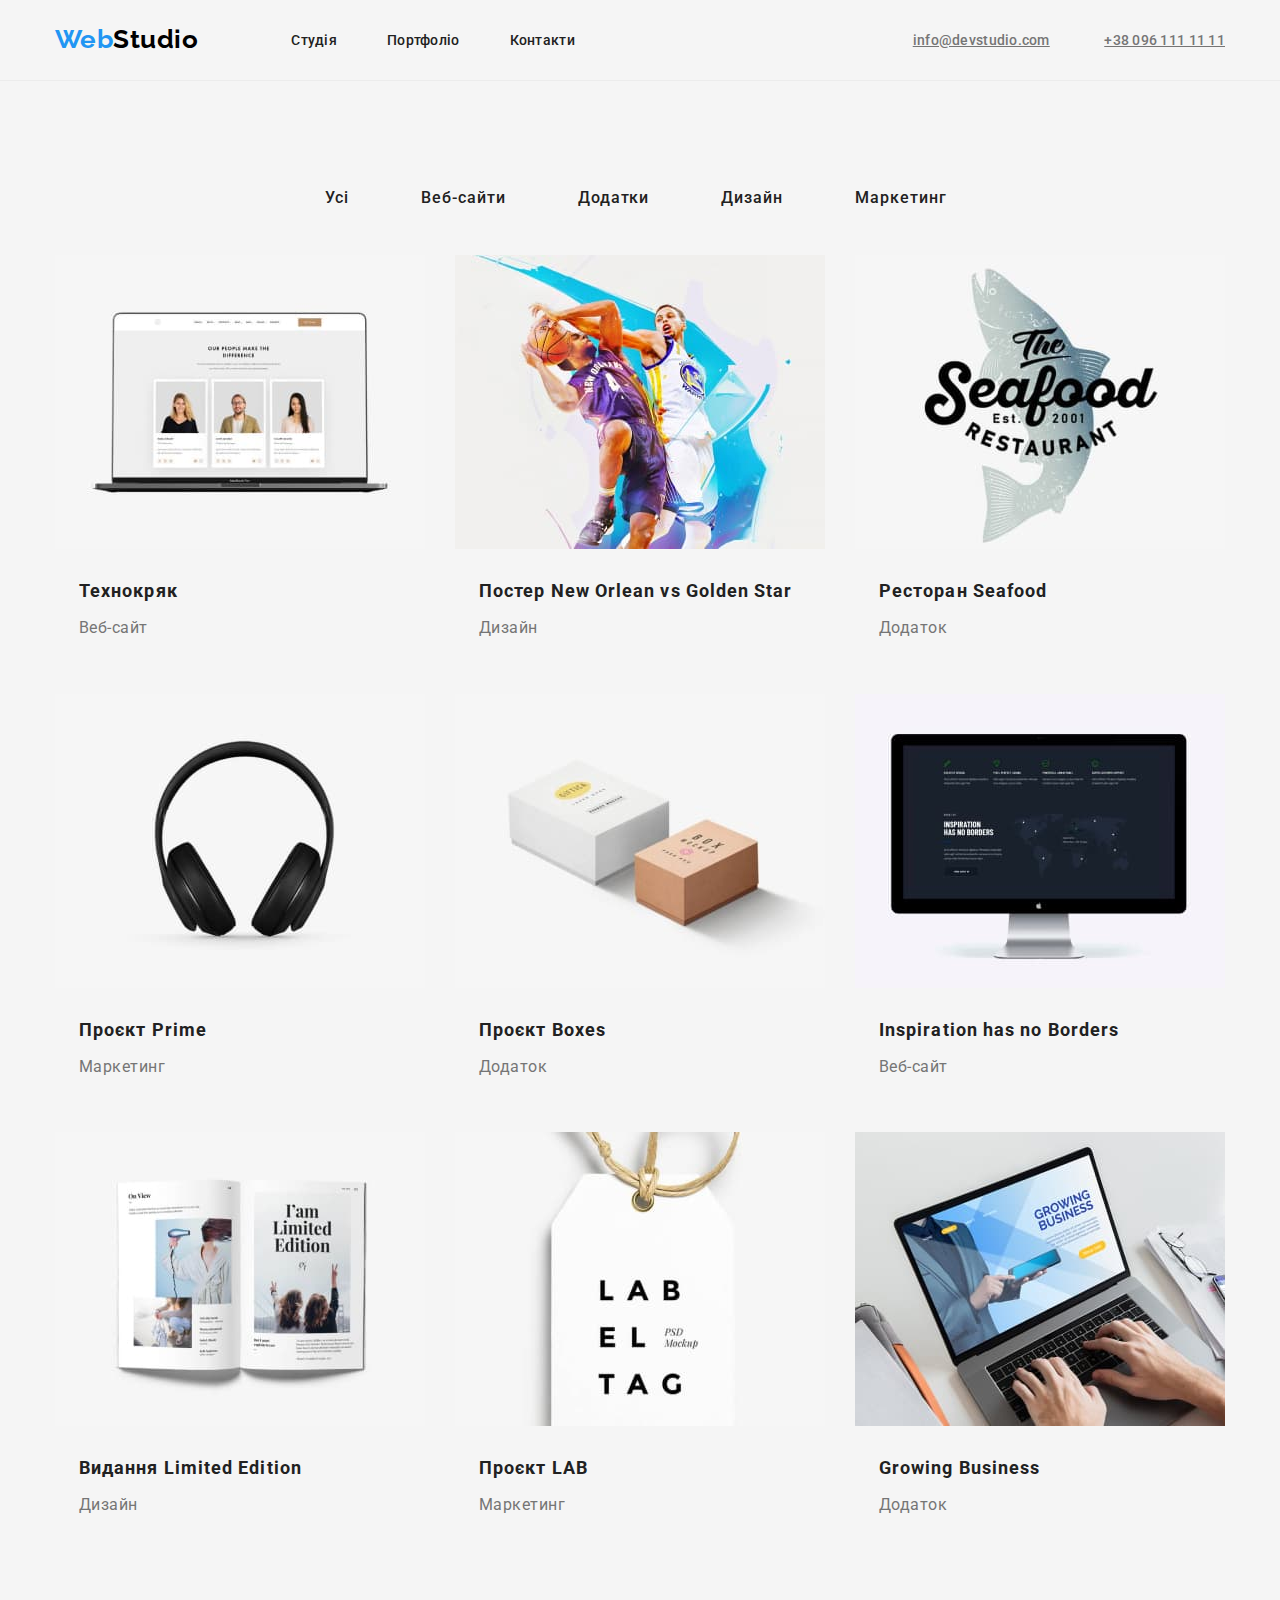
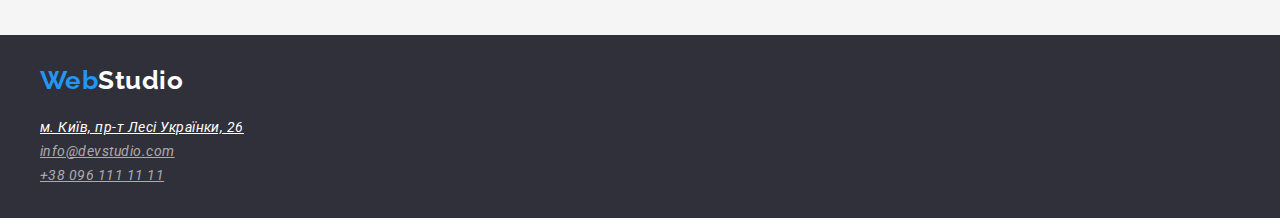
==== portfolio.html @ faeaba12 "ДЗ margins, paddings та flexbox" ====
<!DOCTYPE html>
<html lang="uk">
  <head>
    <meta charset="UTF-8" />
    <meta http-equiv="X-UA-Compatible" content="IE=edge" />
    <meta name="viewport" content="width=device-width, initial-scale=1.0" />
    <title>Web Studio</title>
    <link
      rel="stylesheet"
      href="https://cdnjs.cloudflare.com/ajax/libs/modern-normalize/1.1.0/modern-normalize.min.css"
    />
    <link
      href="https://fonts.googleapis.com/css2?family=Raleway:wght@700&family=Roboto:wght@400;500;700;900&display=swap"
      rel="stylesheet"
    />
    <link rel="stylesheet" href="./css/styles.css" />
  </head>
  <body>
    <header class="header">
      <div class="container">
        <a href="#" class="logo" lang="en"
          ><span class="logo-web">Web</span>Studio</a
        >
        <nav>
          <ul class="site-nav">
            <li><a href="./index.html" class="link">Студія</a></li>
            <li><a href="#" class="link">Портфоліо</a></li>
            <li><a href="#" class="link">Контакти</a></li>
          </ul>
        </nav>
        <div class="header-adress">
          <a href="mailto:info@devstudio.com" class="link"
            >info@devstudio.com</a
          >
          <a href="tel:+380961111111" class="link">+38 096 111 11 11</a>
        </div>
      </div>
    </header>
    <main>
      <!-- СПИСОК BUTTON -->
      <section class="section">
        <div class="container">
          <div class="button-list">
            <h1 class="visually-hidden">Наші проекти</h1>
            <ul class="but-list">
              <li><button class="but" type="button">Усі</button></li>
              <li><button class="but" type="button">Веб-сайти</button></li>
              <li><button class="but" type="button">Додатки</button></li>
              <li><button class="but" type="button">Дизайн</button></li>
              <li><button class="but" type="button">Маркетинг</button></li>
            </ul>
          </div>
          <!-- СПИСОК НАШІ ПРОЕКТИ -->
          <ul class="work-list">
            <li class="project">
              <img src="./images/proekt1.jpg" alt="Сайт компанії" width="370" />
              <h2 class="title-work">Технокряк</h2>
              <p class="text-work">Веб-сайт</p>
            </li>
            <li class="project">
              <img
                src="./images/proekt2.jpg"
                alt="Постер баскетбольної команди"
                width="370"
              />
              <h2 class="title-work">Постер New Orlean vs Golden Star</h2>
              <p class="text-work">Дизайн</p>
            </li>
            <li class="project">
              <img
                src="./images/proekt3.jpg"
                alt="Мобільний додаток для ресторану"
                width="370"
              />
              <h2 class="title-work">Ресторан Seafood</h2>
              <p class="text-work">Додаток</p>
            </li>
            <li class="project">
              <img
                src="./images/proekt4.jpg"
                alt="Маркетинговий проект"
                width="370"
              />
              <h2 class="title-work">Проєкт Prime</h2>
              <p class="text-work">Маркетинг</p>
            </li>
            <li class="project">
              <img
                src="./images/proekt5.jpg"
                alt="Мобільний додаток для пакувальної компанії"
                width="370"
              />
              <h2 class="title-work">Проєкт Boxes</h2>
              <p class="text-work">Додаток</p>
            </li>
            <li class="project">
              <img
                src="./images/proekt6.jpg"
                alt="Сайт соціальної компанїї"
                width="370"
              />
              <h2 class="title-work">Inspiration has no Borders</h2>
              <p class="text-work">Веб-сайт</p>
            </li>
            <li class="project">
              <img
                src="./images/proekt7.jpg"
                alt="Дизайн макету журналу"
                width="370"
              />
              <h2 class="title-work">Видання Limited Edition</h2>
              <p class="text-work">Дизайн</p>
            </li>
            <li class="project">
              <img
                src="./images/proekt8.jpg"
                alt="Проект маркетингу лаб"
                width="370"
              />
              <h2 class="title-work">Проєкт LAB</h2>
              <p class="text-work">Маркетинг</p>
            </li>
            <li class="project">
              <img
                src="./images/proekt9.jpg"
                alt="Додаток для бізнес сайту"
                width="370"
              />
              <h2 class="title-work">Growing Business</h2>
              <p class="text-work">Додаток</p>
            </li>
          </ul>
        </div>
      </section>
    </main>
    <footer class="footer">
      <div class="container">
        <a href="#" class="logo" lang="en"
          ><span class="logo-web">Web</span
          ><span class="logo-studio">Studio</span></a
        >
        <address>
          <ul class="fotter-adress">
            <li>
              <a
                href="https://goo.gl/maps/jpHeFxajVQfGKsVg7"
                class="adress-link"
                target="_blank"
                rel="noopener noreferrer nofollow"
                >м. Київ, пр-т Лесі Українки, 26</a
              >
            </li>
            <li>
              <a href="mailto:info@devstudio.com" class="mail-link"
                >info@devstudio.com</a
              >
            </li>
            <li>
              <a href="tel:+380961111111" class="tel-link">+38 096 111 11 11</a>
            </li>
          </ul>
        </address>
      </div>
    </footer>
  </body>
</html>
---- css/styles.css ----
:root {
    --primary-text-color:#757575;
    --title-text-color:#212121;
    --primary-white-color:#FFFFFF;
    --footer-text-color:rgba(255, 255, 255, 0.6);
    --accent-color:#2196F3;
}

h1, h2, h3, p, ul {
    margin: 0;
}

body {
    background-color: #F5F5F5;
    color: var(--primary-text-color);
    font-family: "Roboto", sans-serif;
    letter-spacing: 0.03em;
}

.container {
    
    width: 1200px;
    margin: 0 auto;
    padding: 0 15px;
}

.section {
    padding: 94px 0;
}

ul {
    list-style: none;
    padding-left: 0;
}

/* ОСНОВНА СТОРІНКА */
/* header */
.header {
    border-bottom: 1px solid #ECECEC;
}

.header .container {
    display: flex;
    align-items: center;
}

.logo {
    margin: 24px 93px 25px 0;
    text-decoration: none;
    color: #000000;
    font-family: "Raleway", sans-serif;
    font-weight: 700;
    font-size: 26px;
    line-height: 1.2;
}

.logo-web {
    color: var(--accent-color)
}

.logo-studio {
    color: var(--primary-white-color)
}

.site-nav {
    display: flex;

}

.site-nav .link {
    margin-right: 50px;
    color: var(--title-text-color);
    font-weight: 500;
    font-size: 14px;
    line-height: 1.14;
    letter-spacing: 0.02em;
    text-decoration: none; 
}


.site-nav .link:hover,
.site-nav .link:focus {
    color: var(--accent-color);
}

.link {
    color: var(--primary-text-color);
    font-weight: 500;
    font-size: 14px;
    line-height: 1.14;
    letter-spacing: 0.02em
}

.link:hover,
.link:focus {
    color: var(--accent-color);
}

.header-adress {
    margin-left: auto;
}

.header-adress .link:last-child {
    margin-left: 50px;
}

/* СЕКЦІЇ */

.section-title {
    margin-bottom: 50px;
    color: var(--title-text-color);
    font-weight: 700;
    font-size: 36px;
    line-height: 1.16;
    text-align: center;
}

/* < !-- СЕКЦІЯ1 HERO --> */
.hero {
    background-color: #2F303A;
    padding-top: 200px;
    padding-bottom: 200px;  
}

.hero-title {
    margin-bottom: 30px;
    margin-left: auto;
    margin-right: auto;
    width: 696px;
    color: var(--primary-white-color);
    font-weight: 900;
    font-size: 44px;
    line-height: 1.36;
    text-align: center;
    letter-spacing: 0.06em;
    text-transform: uppercase;
}

/* < !-- СЕКЦІЯ2 ОСОБЛИВОСТІ --> */
.visually-hidden {
    position: absolute;
    white-space: nowrap;
    width: 1px;
    height: 1px;
    overflow: hidden;
    border: 0;
    padding: 0;
    clip: rect(0 0 0 0);
    clip-path: inset(50%);
    margin: -1px;
}

.features-list {
    display: flex;
    margin-right: -30px;
}

.features-list .features {
    margin-right: 30px;
}

.title {
    margin-bottom: 10px;
    color: var(--title-text-color);
    font-weight: 700;
    font-size: 14px;
    line-height: 1.14;
    text-transform: uppercase;
}

/* < !-- СЕКЦІЯ3 ФОТО --> */
.photo-list {
    display: flex;
}

.photo-list .photo:not(:last-child) {
    margin-right: 30px;
}

/* < !-- СЕКЦІЯ4 КОМАНДА --> */
.team-list {
    display: flex;
 
}

.team-list .member:not(:last-child) {
    margin-right: 30px;
    
}

.title-team {
    margin-top: 30px;
    margin-bottom: 10px;
    text-align: center;
    color: var(--title-text-color);
    font-weight: 500;
    font-size: 16px;
    line-height: 1.18;
}

.text {
    font-size: 14px;
    line-height: 1.71;
}

.text-team {
    margin-bottom: 30px;
    text-align: center;
    font-size: 16px;
    line-height: 1.18;
}

/* BUTTON */
button {
    padding: 10px 32px;
    border-radius: 4px;
    border: 0;
    margin-left: auto;
    margin-right: auto;
    background-color: var(--accent-color);
    color: var(--primary-white-color);
    font-weight: 700;
    font-size: 16px;
    line-height: 1.88;
    display: flex;
    align-items: center;
    text-align: center;
    letter-spacing: 0.06em;
    text-decoration: none;
    cursor: pointer;
}

/* FOOTER */
.footer {
    background: #2F303A;
}

.footer .container {
    padding: 30px 0;
   
}

.fotter-adress {
    margin-top: 20px;
    font-weight: 400;
    font-size: 14px;
    line-height: 1.71;
}

.adress-link {
    color: var(--primary-white-color);
}

.adress-link:hover,
.adress-link:focus {
    color: var(--accent-color);
}

.mail-link {
    color: var(--footer-text-color);
    }

.mail-link:hover,
.mail-link:focus {
    color: var(--accent-color);
}

.tel-link {
    color: var(--footer-text-color);
}

.tel-link:hover,
.tel-link:focus {
    color: var(--accent-color);
} 

/* ПОРТФОЛІО */
/* СПИСОК BUTTON */
.but-list {
    display: flex;
    justify-content: center;
    margin-bottom: 34px;
}

.but {
    margin-right: 8px;
    background-color: #F5F5F5;
    color: var(--title-text-color);
    font-weight: 500;
    font-size: 16px;
    line-height: 1.62;
    text-align: center;
    text-decoration: none;
    cursor: pointer;
}

.but:hover,
.but:focus {
    background-color: var(--accent-color);
    color: var(--primary-white-color);
}

/* СПИСОК НАШІ ПРОЕКТИ */
.work-list {
    display: flex;
    flex-wrap: wrap;
}


.work-list .project {
    width: calc((100% - 60) / 3);
    margin-right: 30px;
    margin-bottom: 30px;
    }

.work-list .project:nth-child(3n) {
    margin-right: 0;
}

.work-list .project:nth-last-child(-n+3) {
    margin-bottom: 0;
}

.title-work {
    margin: 20px 0 4px 24px;
    color: var(--title-text-color);
    font-weight: 700;
    font-size: 18px;
    line-height: 2;
    letter-spacing: 0.06em;
}

.text-work {
    margin: 0 0 20px 24px;
    font-size: 16px;
    line-height: 1.88;
}
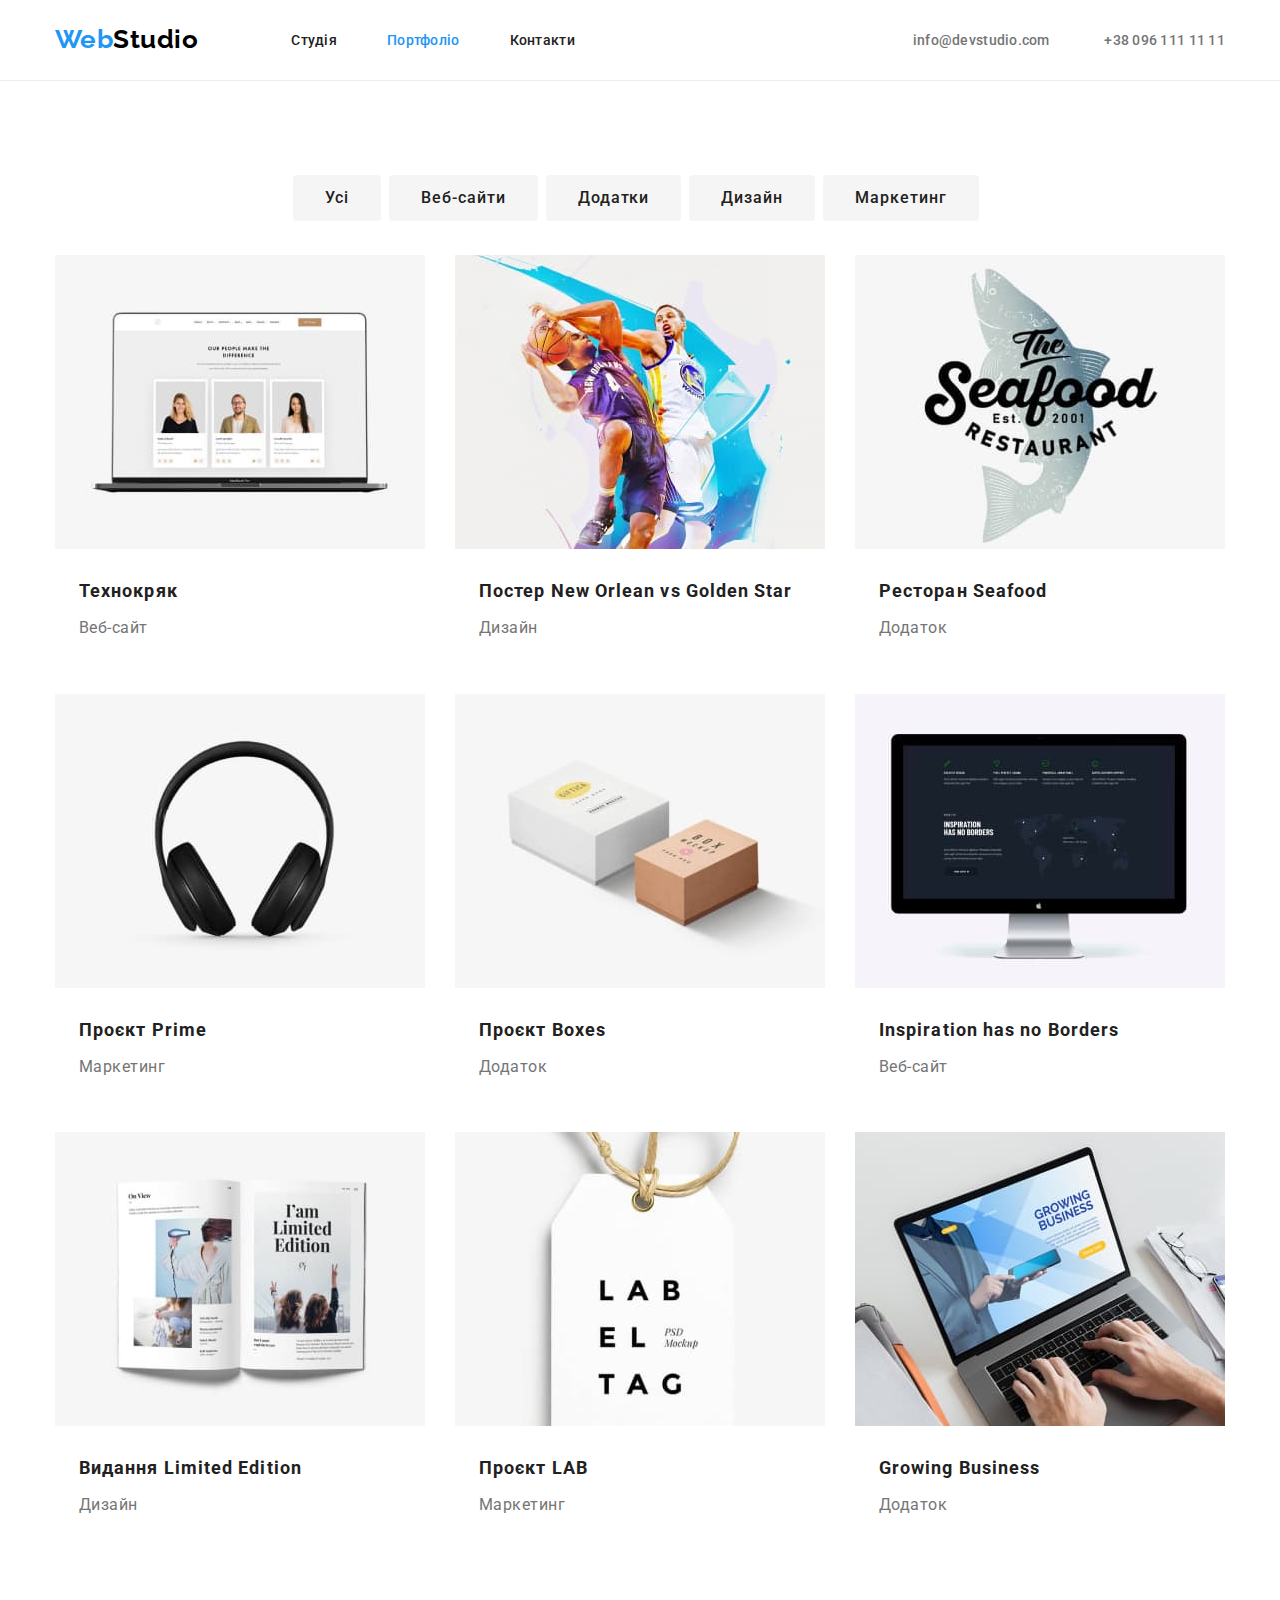
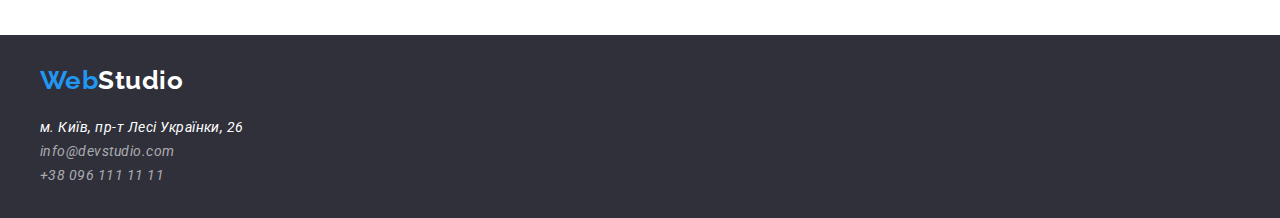
==== commit 2eea1a2b: "ДЗ виправлення" ====
--- a/portfolio.html
+++ b/portfolio.html
@@ -4,15 +4,12 @@
     <meta charset="UTF-8" />
     <meta http-equiv="X-UA-Compatible" content="IE=edge" />
     <meta name="viewport" content="width=device-width, initial-scale=1.0" />
-    <title>Web Studio</title>
-    <link
-      rel="stylesheet"
-      href="https://cdnjs.cloudflare.com/ajax/libs/modern-normalize/1.1.0/modern-normalize.min.css"
-    />
+    <title>Web Studio</title> 
     <link
       href="https://fonts.googleapis.com/css2?family=Raleway:wght@700&family=Roboto:wght@400;500;700;900&display=swap"
       rel="stylesheet"
     />
+    <link rel="stylesheet" href="https://cdnjs.cloudflare.com/ajax/libs/modern-normalize/1.1.0/modern-normalize.min.css" />
     <link rel="stylesheet" href="./css/styles.css" />
   </head>
   <body>
@@ -24,7 +21,7 @@
         <nav>
           <ul class="site-nav">
             <li><a href="./index.html" class="link">Студія</a></li>
-            <li><a href="#" class="link">Портфоліо</a></li>
+            <li><a href="#" class="link link-portfolio">Портфоліо</a></li>
             <li><a href="#" class="link">Контакти</a></li>
           </ul>
         </nav>
--- a/css/styles.css
+++ b/css/styles.css
@@ -11,7 +11,7 @@
 }
 
 body {
-    background-color: #F5F5F5;
+    background-color: var(--primary-white-color);
     color: var(--primary-text-color);
     font-family: "Roboto", sans-serif;
     letter-spacing: 0.03em;
@@ -33,6 +33,10 @@
     padding-left: 0;
 }
 
+a {
+    text-decoration: none;
+}
+
 /* ОСНОВНА СТОРІНКА */
 /* header */
 .header {
@@ -64,7 +68,6 @@
 
 .site-nav {
     display: flex;
-
 }
 
 .site-nav .link {
@@ -74,12 +77,17 @@
     font-size: 14px;
     line-height: 1.14;
     letter-spacing: 0.02em;
-    text-decoration: none; 
-}
-
+}
 
 .site-nav .link:hover,
-.site-nav .link:focus {
+.site-nav .link:focus,
+.site-nav .link-studio:active,
+.site-nav .link-portfolio:active {
+    color: var(--accent-color);
+}
+
+.site-nav .link-studio,
+.site-nav .link-portfolio {
     color: var(--accent-color);
 }
 
@@ -152,10 +160,9 @@
 
 .features-list {
     display: flex;
-    margin-right: -30px;
-}
-
-.features-list .features {
+}
+
+.features-list .features:not(:last-child) {
     margin-right: 30px;
 }
 
